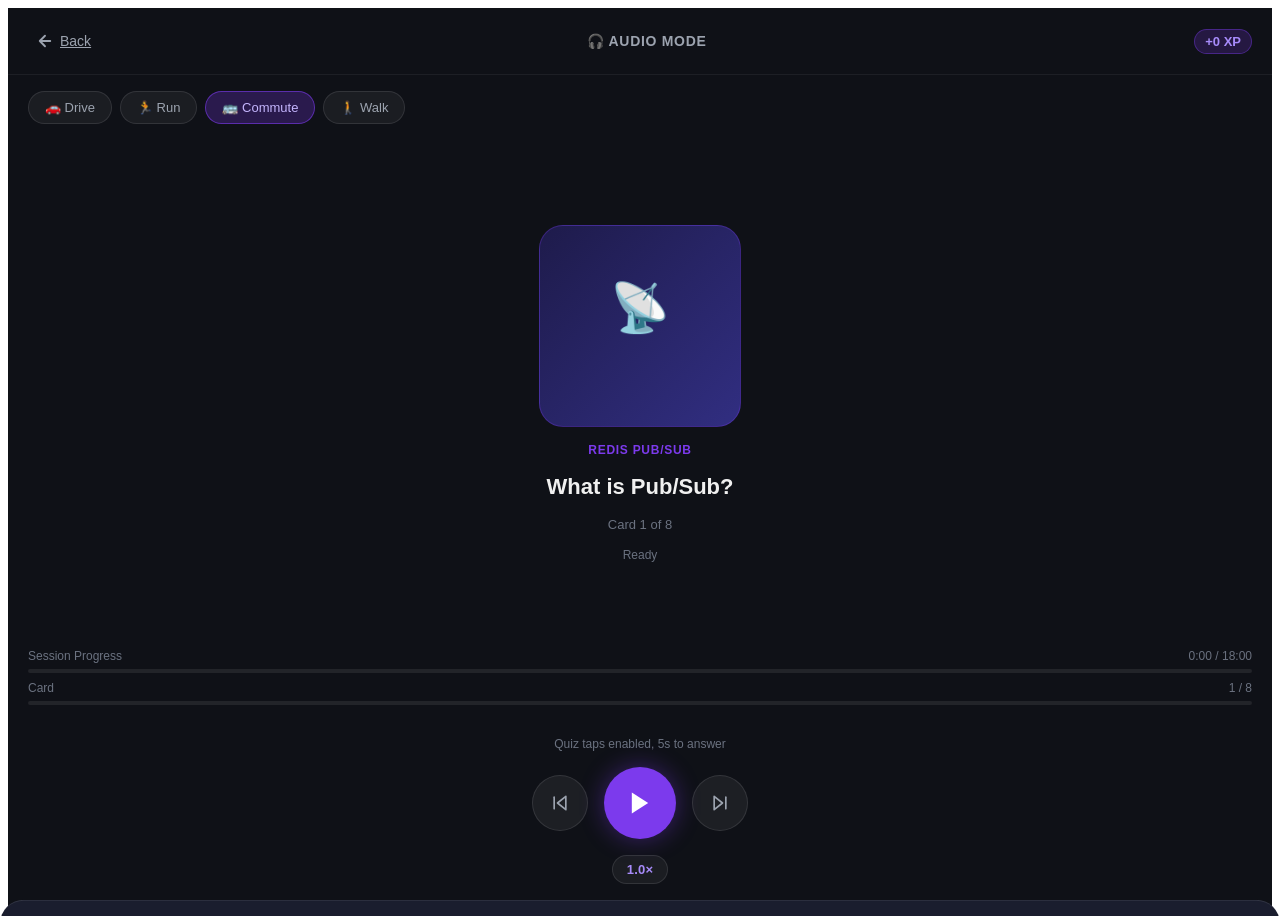
==== audio.html @ bdaec3a3 "Fix: extract shared consts to config.js, no more duplicate declarations" ====
<!DOCTYPE html>
<html lang="en">
<head>
  <meta charset="UTF-8">
  <meta name="viewport" content="width=device-width, initial-scale=1.0, maximum-scale=1.0, user-scalable=no">
  <meta name="theme-color" content="#0F1117">
  <meta name="apple-mobile-web-app-capable" content="yes">
  <meta name="apple-mobile-web-app-status-bar-style" content="black-translucent">
  <title>DevLearn — Audio Mode</title>
  <link rel="manifest" href="manifest.json">
  <link rel="stylesheet" href="audio.css">
</head>
<body>

<div id="audio-app" class="audio-page">

  <!-- ── Header ── -->
  <header class="audio-header">
    <a href="index.html" class="audio-back-btn">
      <svg width="18" height="18" viewBox="0 0 24 24" fill="none" stroke="currentColor" stroke-width="2.5" stroke-linecap="round" stroke-linejoin="round">
        <path d="M19 12H5M5 12l7-7M5 12l7 7"/>
      </svg>
      Back
    </a>
    <span class="audio-header-title">🎧 Audio Mode</span>
    <div id="xp-display" class="audio-xp-badge">0 XP</div>
  </header>

  <!-- ── Mode Selector ── -->
  <div class="mode-selector" id="mode-selector">
    <!-- Filled by JS -->
  </div>

  <!-- ── Card Display Area ── -->
  <div class="audio-card-area" id="card-area">

    <div class="audio-card-visual" id="card-visual">
      <div class="audio-review-badge" id="review-badge" style="display:none">REVIEW</div>
      <div class="audio-card-emoji" id="card-emoji">🎧</div>
      <div class="sound-wave" id="sound-wave">
        <span></span><span></span><span></span><span></span><span></span>
      </div>
    </div>

    <div class="audio-card-topic" id="card-topic">—</div>
    <div class="audio-card-title" id="card-title">Tap play to start</div>
    <div class="audio-card-number" id="card-number">0 of 0 cards</div>
    <div class="status-label" id="status-label">Ready</div>

  </div>

  <!-- ── Session Progress ── -->
  <div class="progress-section">
    <div class="progress-label">
      <span>Session Progress</span>
      <span id="session-time">0:00 / 0:00</span>
    </div>
    <div class="audio-progress-bar">
      <div class="audio-progress-fill" id="session-progress" style="width: 0%"></div>
    </div>
    <div class="progress-label">
      <span>Card</span>
      <span id="card-progress-label">—</span>
    </div>
    <div class="audio-progress-bar">
      <div class="audio-progress-fill" id="card-progress" style="width: 0%; background: linear-gradient(90deg, #10B981, #34D399)"></div>
    </div>
  </div>

  <!-- ── Controls ── -->
  <div class="audio-controls" id="audio-controls">
    <div class="controls-row">
      <span style="font-size:12px; color:#6B7280;" id="mode-desc">—</span>
    </div>
    <div class="controls-row">
      <!-- Previous -->
      <button class="ctrl-btn ctrl-btn-md" id="btn-prev" onclick="audioPage.previousCard()" title="Previous card">
        <svg width="20" height="20" viewBox="0 0 24 24" fill="none" stroke="currentColor" stroke-width="2" stroke-linecap="round" stroke-linejoin="round">
          <path d="M19 20L9 12l10-8v16z"/><line x1="5" y1="19" x2="5" y2="5"/>
        </svg>
      </button>

      <!-- Play/Pause -->
      <button class="ctrl-btn ctrl-play-pause" id="btn-play" onclick="audioPage.togglePlay()">
        <svg id="play-icon" width="28" height="28" viewBox="0 0 24 24" fill="currentColor">
          <polygon points="5,3 19,12 5,21"/>
        </svg>
        <svg id="pause-icon" width="28" height="28" viewBox="0 0 24 24" fill="currentColor" style="display:none">
          <rect x="6" y="4" width="4" height="16"/><rect x="14" y="4" width="4" height="16"/>
        </svg>
      </button>

      <!-- Skip -->
      <button class="ctrl-btn ctrl-btn-md" id="btn-skip" onclick="audioPage.skipCard()" title="Skip card">
        <svg width="20" height="20" viewBox="0 0 24 24" fill="none" stroke="currentColor" stroke-width="2" stroke-linecap="round" stroke-linejoin="round">
          <path d="M5 4l10 8-10 8V4z"/><line x1="19" y1="5" x2="19" y2="19"/>
        </svg>
      </button>
    </div>

    <div class="controls-row">
      <button class="speed-btn" id="btn-speed" onclick="audioPage.toggleSpeed()">1.0×</button>
    </div>
  </div>

</div><!-- end #audio-app -->

<!-- ── Quiz Overlay ── -->
<div class="quiz-overlay" id="quiz-overlay">
  <div class="quiz-sheet">
    <div class="quiz-question" id="quiz-question">—</div>
    <div class="quiz-timer-bar">
      <div class="quiz-timer-fill" id="quiz-timer" style="width: 100%"></div>
    </div>
    <div class="quiz-buttons">
      <button class="quiz-btn quiz-btn-yes" onclick="audioPage.answerQuiz('yes')">✅ YES</button>
      <button class="quiz-btn quiz-btn-no" onclick="audioPage.answerQuiz('no')">❌ NO</button>
    </div>
    <div class="answer-reveal" id="answer-reveal">—</div>
  </div>
</div>

<!-- ── Session End Overlay ── -->
<div class="session-end-overlay" id="session-end">
  <div class="session-end-card">
    <div class="session-end-emoji">🔥</div>
    <div class="session-end-title">Session Complete!</div>
    <div class="session-end-stats" id="session-stats">—</div>
    <div class="session-end-xp" id="session-xp">+0 XP</div>
    <button class="btn-new-session" onclick="audioPage.restartSession()">New Session</button>
  </div>
</div>

<!-- ── Scripts ── -->
<script src="contextModes.js"></script>
<script src="audioCards.js"></script>
<script src="sessionBuilder.js"></script>
<script src="webSpeech.js"></script>
<script src="audioEngine.js"></script>
<script src="audioPage.js"></script>

</body>
</html>
---- audio.css ----
/* DevLearn Audio Mode Styles */

.audio-page {
  min-height: 100vh;
  background: #0F1117;
  color: #F0F0F0;
  display: flex;
  flex-direction: column;
  font-family: -apple-system, BlinkMacSystemFont, 'Segoe UI', sans-serif;
  overflow: hidden;
  position: relative;
}

/* ── Header ── */
.audio-header {
  display: flex;
  align-items: center;
  justify-content: space-between;
  padding: 16px 20px;
  border-bottom: 1px solid rgba(255,255,255,0.06);
  flex-shrink: 0;
}

.audio-back-btn {
  background: none;
  border: none;
  color: #9CA3AF;
  cursor: pointer;
  padding: 8px;
  border-radius: 8px;
  display: flex;
  align-items: center;
  gap: 6px;
  font-size: 14px;
  transition: color 0.2s;
}
.audio-back-btn:hover { color: #F0F0F0; }

.audio-header-title {
  font-size: 14px;
  font-weight: 600;
  color: #9CA3AF;
  letter-spacing: 0.05em;
  text-transform: uppercase;
}

.audio-xp-badge {
  background: rgba(124,58,237,0.2);
  border: 1px solid rgba(124,58,237,0.4);
  color: #A78BFA;
  font-size: 13px;
  font-weight: 700;
  padding: 4px 10px;
  border-radius: 20px;
}

/* ── Mode Selector ── */
.mode-selector {
  display: flex;
  gap: 8px;
  padding: 16px 20px;
  overflow-x: auto;
  scrollbar-width: none;
  flex-shrink: 0;
}
.mode-selector::-webkit-scrollbar { display: none; }

.mode-btn {
  flex-shrink: 0;
  background: rgba(255,255,255,0.05);
  border: 1px solid rgba(255,255,255,0.1);
  border-radius: 24px;
  color: #9CA3AF;
  cursor: pointer;
  font-size: 13px;
  font-weight: 500;
  padding: 8px 16px;
  transition: all 0.2s;
  white-space: nowrap;
}
.mode-btn:hover {
  background: rgba(255,255,255,0.08);
  color: #E0E0E0;
}
.mode-btn.active {
  background: rgba(124,58,237,0.25);
  border-color: rgba(124,58,237,0.6);
  color: #C4B5FD;
}

/* ── Card Display ── */
.audio-card-area {
  flex: 1;
  display: flex;
  flex-direction: column;
  align-items: center;
  justify-content: center;
  padding: 24px 20px;
  text-align: center;
  gap: 16px;
}

.audio-card-visual {
  width: 200px;
  height: 200px;
  border-radius: 24px;
  background: linear-gradient(135deg, #1E1B4B, #312E81);
  border: 1px solid rgba(124,58,237,0.3);
  display: flex;
  flex-direction: column;
  align-items: center;
  justify-content: center;
  gap: 12px;
  position: relative;
  overflow: hidden;
}

.audio-card-visual::before {
  content: '';
  position: absolute;
  inset: 0;
  background: radial-gradient(circle at 50% 50%, rgba(124,58,237,0.2) 0%, transparent 70%);
  opacity: 0;
  transition: opacity 0.5s;
}

.audio-card-visual.playing::before {
  opacity: 1;
  animation: pulse-glow 2s ease-in-out infinite;
}

@keyframes pulse-glow {
  0%, 100% { opacity: 0.4; transform: scale(0.95); }
  50% { opacity: 1; transform: scale(1.05); }
}

.audio-card-emoji {
  font-size: 48px;
  line-height: 1;
}

.audio-review-badge {
  position: absolute;
  top: 10px;
  right: 10px;
  background: rgba(245,158,11,0.2);
  border: 1px solid rgba(245,158,11,0.4);
  color: #FCD34D;
  font-size: 10px;
  font-weight: 700;
  padding: 2px 8px;
  border-radius: 10px;
  letter-spacing: 0.05em;
}

.audio-card-topic {
  font-size: 12px;
  color: #7C3AED;
  font-weight: 600;
  letter-spacing: 0.06em;
  text-transform: uppercase;
}

.audio-card-title {
  font-size: 22px;
  font-weight: 700;
  color: #F0F0F0;
  line-height: 1.3;
  max-width: 300px;
}

.audio-card-number {
  font-size: 13px;
  color: #6B7280;
}

/* Sound wave animation */
.sound-wave {
  display: flex;
  align-items: center;
  gap: 3px;
  height: 24px;
  opacity: 0;
  transition: opacity 0.3s;
}
.sound-wave.active { opacity: 1; }
.sound-wave span {
  display: block;
  width: 3px;
  background: #7C3AED;
  border-radius: 2px;
  animation: wave 1.2s ease-in-out infinite;
}
.sound-wave span:nth-child(1) { height: 8px; animation-delay: 0s; }
.sound-wave span:nth-child(2) { height: 16px; animation-delay: 0.15s; }
.sound-wave span:nth-child(3) { height: 24px; animation-delay: 0.3s; }
.sound-wave span:nth-child(4) { height: 16px; animation-delay: 0.45s; }
.sound-wave span:nth-child(5) { height: 8px; animation-delay: 0.6s; }

@keyframes wave {
  0%, 100% { transform: scaleY(0.4); }
  50% { transform: scaleY(1); }
}

/* ── Progress Bars ── */
.progress-section {
  padding: 0 20px 8px;
  flex-shrink: 0;
}

.progress-label {
  display: flex;
  justify-content: space-between;
  font-size: 12px;
  color: #6B7280;
  margin-bottom: 6px;
}

.audio-progress-bar {
  height: 4px;
  background: rgba(255,255,255,0.08);
  border-radius: 4px;
  overflow: hidden;
  margin-bottom: 8px;
}
.audio-progress-fill {
  height: 100%;
  background: linear-gradient(90deg, #7C3AED, #A78BFA);
  border-radius: 4px;
  transition: width 0.3s ease;
}

/* ── Controls ── */
.audio-controls {
  padding: 16px 20px 24px;
  flex-shrink: 0;
  display: flex;
  flex-direction: column;
  gap: 16px;
}

.controls-row {
  display: flex;
  align-items: center;
  justify-content: center;
  gap: 16px;
}

.ctrl-btn {
  background: rgba(255,255,255,0.06);
  border: 1px solid rgba(255,255,255,0.1);
  border-radius: 50%;
  color: #9CA3AF;
  cursor: pointer;
  display: flex;
  align-items: center;
  justify-content: center;
  transition: all 0.2s;
}
.ctrl-btn:hover {
  background: rgba(255,255,255,0.1);
  color: #E0E0E0;
}
.ctrl-btn:active { transform: scale(0.92); }

.ctrl-btn-sm { width: 44px; height: 44px; }
.ctrl-btn-md { width: 56px; height: 56px; }

.ctrl-play-pause {
  width: 72px;
  height: 72px;
  background: #7C3AED;
  border: none;
  color: white;
  font-size: 28px;
  box-shadow: 0 0 24px rgba(124,58,237,0.4);
}
.ctrl-play-pause:hover {
  background: #6D28D9;
  color: white;
  box-shadow: 0 0 32px rgba(124,58,237,0.6);
}

/* Driving mode: extra large play button */
.driving-mode .ctrl-play-pause {
  width: calc(80vw);
  max-width: 360px;
  height: 80px;
  border-radius: 20px;
  font-size: 32px;
}

.speed-btn {
  background: rgba(255,255,255,0.05);
  border: 1px solid rgba(255,255,255,0.1);
  border-radius: 20px;
  color: #A78BFA;
  cursor: pointer;
  font-size: 13px;
  font-weight: 700;
  padding: 6px 14px;
  transition: all 0.2s;
  letter-spacing: 0.02em;
}
.speed-btn:hover {
  background: rgba(124,58,237,0.15);
  border-color: rgba(124,58,237,0.4);
}

/* ── Quiz Overlay ── */
.quiz-overlay {
  position: fixed;
  inset: 0;
  z-index: 100;
  display: flex;
  flex-direction: column;
  justify-content: flex-end;
  background: rgba(0,0,0,0);
  transition: background 0.3s;
  pointer-events: none;
}
.quiz-overlay.visible {
  background: rgba(0,0,0,0.6);
  pointer-events: all;
}

.quiz-sheet {
  background: #1A1D2E;
  border-top: 1px solid rgba(255,255,255,0.1);
  border-radius: 24px 24px 0 0;
  padding: 24px 20px 40px;
  transform: translateY(100%);
  transition: transform 0.4s cubic-bezier(0.34, 1.56, 0.64, 1);
}
.quiz-overlay.visible .quiz-sheet {
  transform: translateY(0);
}

.quiz-question {
  font-size: 17px;
  font-weight: 600;
  color: #F0F0F0;
  text-align: center;
  margin-bottom: 20px;
  line-height: 1.4;
}

.quiz-timer-bar {
  height: 3px;
  background: rgba(255,255,255,0.08);
  border-radius: 3px;
  overflow: hidden;
  margin-bottom: 20px;
}
.quiz-timer-fill {
  height: 100%;
  background: #A78BFA;
  border-radius: 3px;
  transition: width linear;
}

.quiz-buttons {
  display: grid;
  grid-template-columns: 1fr 1fr;
  gap: 12px;
}

.quiz-btn {
  border: none;
  border-radius: 16px;
  cursor: pointer;
  font-size: 18px;
  font-weight: 700;
  padding: 20px;
  transition: all 0.15s;
}
.quiz-btn:active { transform: scale(0.95); }

.quiz-btn-yes {
  background: rgba(16, 185, 129, 0.15);
  border: 1px solid rgba(16, 185, 129, 0.4);
  color: #34D399;
}
.quiz-btn-yes:hover {
  background: rgba(16, 185, 129, 0.25);
}

.quiz-btn-no {
  background: rgba(239, 68, 68, 0.12);
  border: 1px solid rgba(239, 68, 68, 0.3);
  color: #F87171;
}
.quiz-btn-no:hover {
  background: rgba(239, 68, 68, 0.2);
}

/* ── Answer reveal ── */
.answer-reveal {
  text-align: center;
  padding: 16px;
  background: rgba(124,58,237,0.1);
  border-radius: 12px;
  margin-top: 12px;
  color: #C4B5FD;
  font-size: 14px;
  line-height: 1.5;
  display: none;
}
.answer-reveal.visible { display: block; }

/* ── Session End ── */
.session-end-overlay {
  position: fixed;
  inset: 0;
  z-index: 200;
  background: rgba(0,0,0,0.85);
  display: flex;
  align-items: center;
  justify-content: center;
  opacity: 0;
  pointer-events: none;
  transition: opacity 0.4s;
}
.session-end-overlay.visible {
  opacity: 1;
  pointer-events: all;
}
.session-end-card {
  background: #1A1D2E;
  border: 1px solid rgba(124,58,237,0.3);
  border-radius: 24px;
  padding: 40px 32px;
  text-align: center;
  max-width: 320px;
  width: 90%;
}
.session-end-emoji { font-size: 56px; margin-bottom: 16px; }
.session-end-title { font-size: 24px; font-weight: 800; color: #F0F0F0; margin-bottom: 8px; }
.session-end-stats { color: #9CA3AF; font-size: 15px; margin-bottom: 24px; line-height: 1.6; }
.session-end-xp {
  font-size: 28px; font-weight: 800;
  background: linear-gradient(135deg, #7C3AED, #A78BFA);
  -webkit-background-clip: text;
  -webkit-text-fill-color: transparent;
  margin-bottom: 24px;
}
.btn-new-session {
  background: #7C3AED;
  border: none;
  border-radius: 14px;
  color: white;
  cursor: pointer;
  font-size: 16px;
  font-weight: 600;
  padding: 16px 32px;
  width: 100%;
  transition: background 0.2s;
}
.btn-new-session:hover { background: #6D28D9; }

/* ── Empty state ── */
.audio-empty {
  flex: 1;
  display: flex;
  flex-direction: column;
  align-items: center;
  justify-content: center;
  padding: 40px 20px;
  text-align: center;
  gap: 12px;
  color: #4B5563;
}
.audio-empty-emoji { font-size: 48px; }
.audio-empty-title { font-size: 18px; font-weight: 600; color: #6B7280; }
.audio-empty p { font-size: 14px; }

/* ── Status label ── */
.status-label {
  font-size: 12px;
  color: #6B7280;
  text-align: center;
  height: 16px;
}
.status-label.playing { color: #A78BFA; }
.status-label.loading { color: #60A5FA; }

/* ── Driving mode special ── */
.driving-mode .mode-selector {
  display: none; /* hide mode switcher in driving for distraction-free */
}

/* ── Responsive ── */
@media (max-height: 600px) {
  .audio-card-visual { width: 120px; height: 120px; }
  .audio-card-emoji { font-size: 32px; }
  .audio-card-title { font-size: 18px; }
}
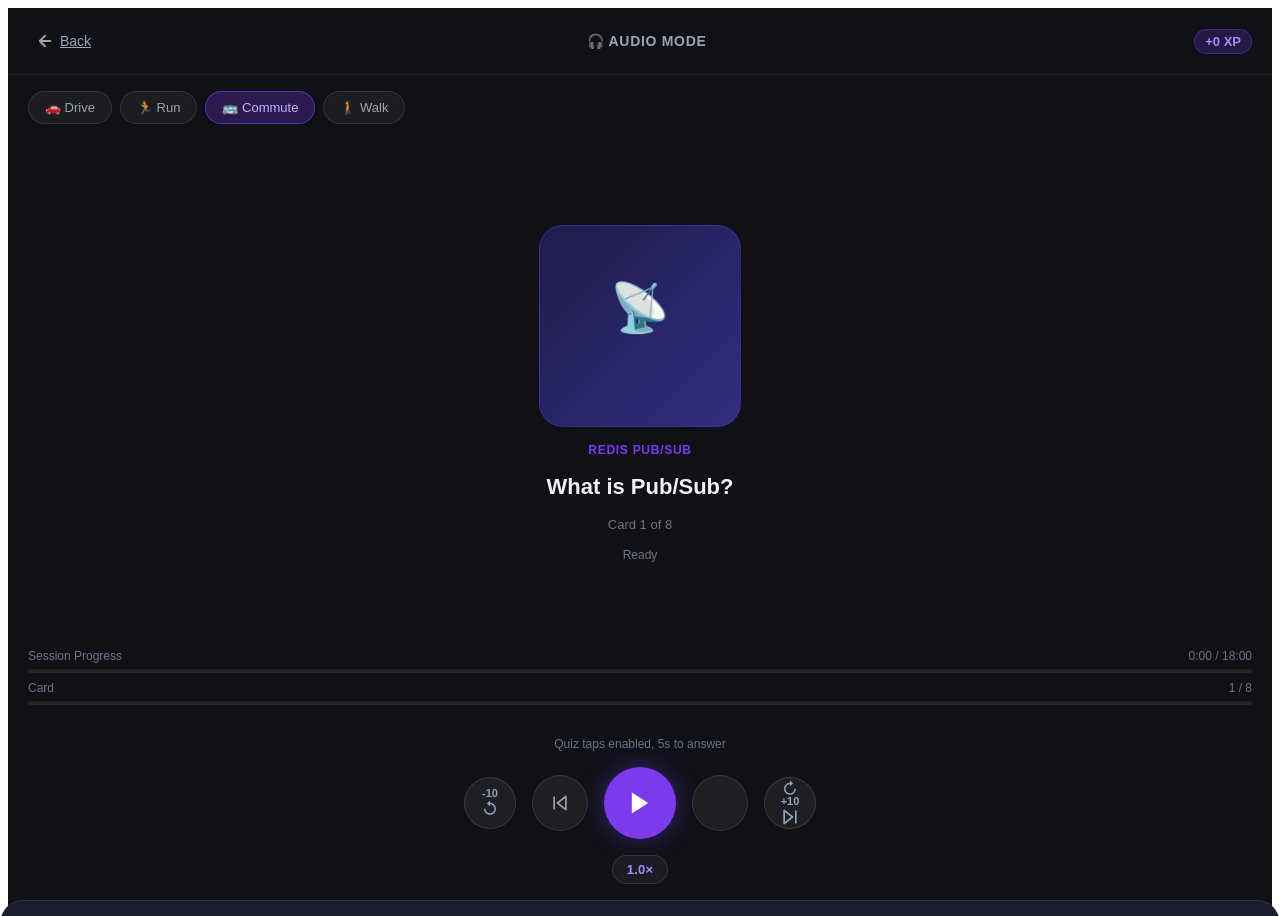
==== commit 657d091c: "Add ±10s seek buttons to audio mode player" ====
--- a/audio.html
+++ b/audio.html
@@ -74,6 +74,10 @@
     </div>
     <div class="controls-row">
       <!-- Previous -->
+      <button class="ctrl-btn ctrl-btn-sm" onclick="audioPage.seekSeconds(-10)" title="Back 10s">
+        <span style="font-size:11px;font-weight:700;display:block;margin-top:-2px">-10</span>
+        <svg width="18" height="18" viewBox="0 0 24 24" fill="currentColor"><path d="M12 5V2L8 6l4 4V7c3.31 0 6 2.69 6 6s-2.69 6-6 6-6-2.69-6-6H4c0 4.42 3.58 8 8 8s8-3.58 8-8-3.58-8-8-8z"/></svg>
+      </button>
       <button class="ctrl-btn ctrl-btn-md" id="btn-prev" onclick="audioPage.previousCard()" title="Previous card">
         <svg width="20" height="20" viewBox="0 0 24 24" fill="none" stroke="currentColor" stroke-width="2" stroke-linecap="round" stroke-linejoin="round">
           <path d="M19 20L9 12l10-8v16z"/><line x1="5" y1="19" x2="5" y2="5"/>
@@ -92,6 +96,10 @@
 
       <!-- Skip -->
       <button class="ctrl-btn ctrl-btn-md" id="btn-skip" onclick="audioPage.skipCard()" title="Skip card">
+      </button>
+      <button class="ctrl-btn ctrl-btn-sm" onclick="audioPage.seekSeconds(10)" title="Forward 10s">
+        <svg width="18" height="18" viewBox="0 0 24 24" fill="currentColor"><path d="M12 5V2l4 4-4 4V7c-3.31 0-6 2.69-6 6s2.69 6 6 6 6-2.69 6-6h2c0 4.42-3.58 8-8 8s-8-3.58-8-8 3.58-8 8-8z"/></svg>
+        <span style="font-size:11px;font-weight:700;display:block;margin-top:-2px">+10</span>
         <svg width="20" height="20" viewBox="0 0 24 24" fill="none" stroke="currentColor" stroke-width="2" stroke-linecap="round" stroke-linejoin="round">
           <path d="M5 4l10 8-10 8V4z"/><line x1="19" y1="5" x2="19" y2="19"/>
         </svg>
--- a/audio.css
+++ b/audio.css
@@ -495,3 +495,23 @@
   .audio-card-emoji { font-size: 32px; }
   .audio-card-title { font-size: 18px; }
 }
+
+/* ±10s seek buttons */
+.ctrl-btn-sm {
+  width: 52px; height: 52px;
+  border-radius: 50%;
+  background: rgba(255,255,255,0.06);
+  border: 1px solid rgba(255,255,255,0.12);
+  color: #94a3b8;
+  display: flex; flex-direction: column;
+  align-items: center; justify-content: center;
+  gap: 0; cursor: pointer;
+  transition: all .15s;
+  font-size: 10px;
+  -webkit-tap-highlight-color: transparent;
+}
+.ctrl-btn-sm:hover, .ctrl-btn-sm:active {
+  background: rgba(124,58,237,0.2);
+  color: #fff;
+  border-color: rgba(124,58,237,0.4);
+}
